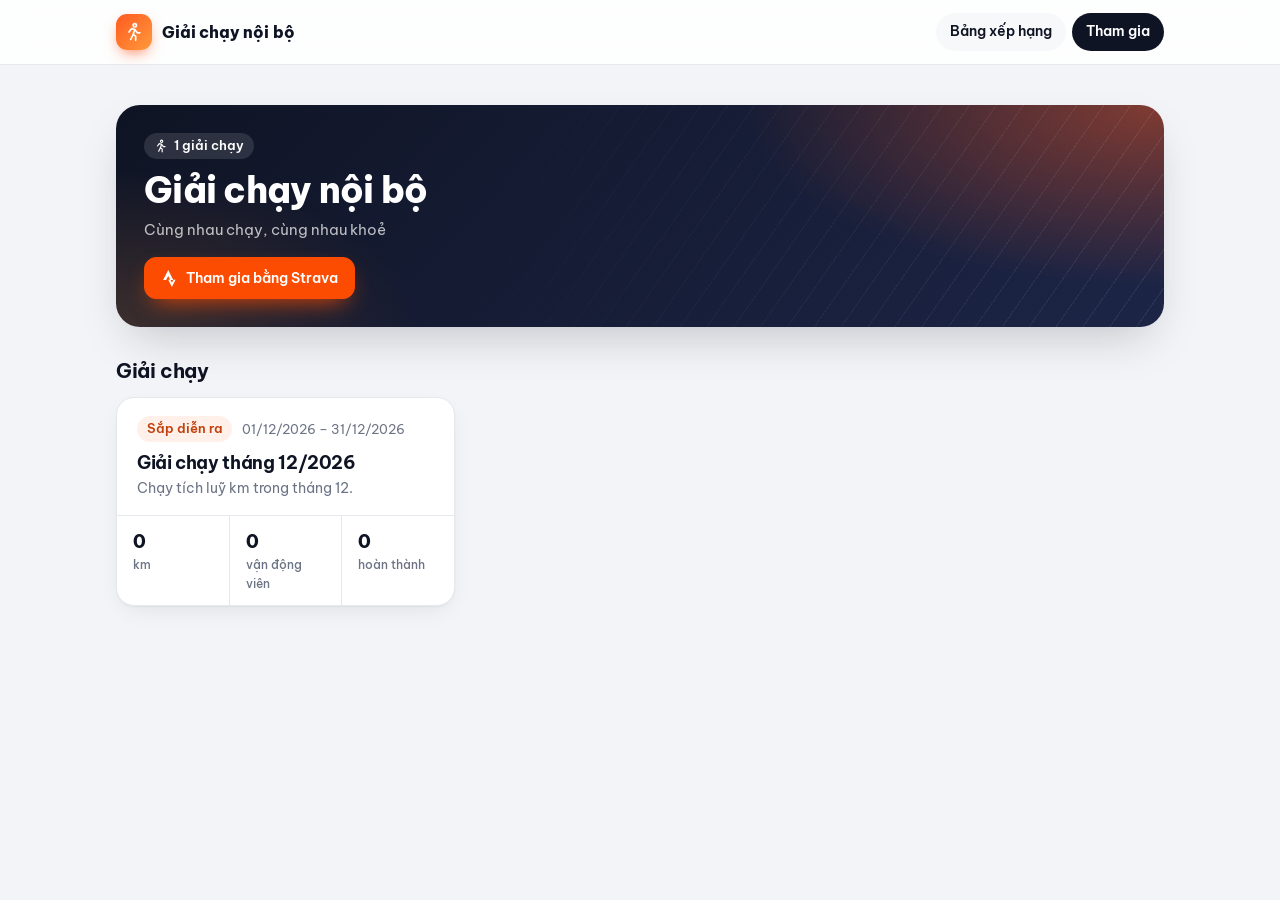
==== index.html @ 8ebf1a20 "Running tracker: leaderboard giải chạy nội bộ từ Strava - Web tĩnh GitHub Pages: bảng xếp hạng, chi " ====
<!doctype html>
<html lang="vi">
<head>
  <meta charset="utf-8">
  <meta name="viewport" content="width=device-width, initial-scale=1, viewport-fit=cover">
  <meta name="theme-color" content="#0f1424">
  <title>Giải chạy nội bộ</title>
  <link rel="icon" href="data:image/svg+xml,<svg xmlns='http://www.w3.org/2000/svg' viewBox='0 0 100 100'><rect width='100' height='100' rx='24' fill='%23ff5a1f'/><text x='50' y='70' font-size='60' text-anchor='middle'>🏃</text></svg>">
  <link rel="preconnect" href="https://fonts.googleapis.com">
  <link rel="preconnect" href="https://fonts.gstatic.com" crossorigin>
  <link rel="stylesheet" href="https://fonts.googleapis.com/css2?family=Be+Vietnam+Pro:wght@400;500;600;700;800&display=swap">
  <link rel="stylesheet" href="assets/style.css">
</head>
<body>
  <header class="topbar">
    <div class="wrap">
      <a class="logo" href="#/"><span class="logo-mark" id="logo-mark"></span><span id="site-title">Giải chạy</span></a>
      <span class="spacer"></span>
      <nav class="topnav">
        <a href="#/" data-nav="home">Bảng xếp hạng</a>
        <a href="#/join" data-nav="join" class="cta">Tham gia</a>
      </nav>
    </div>
  </header>
  <main class="wrap" id="app">
    <div class="skeleton" style="height:220px;border-radius:24px"></div>
  </main>
  <script type="module" src="assets/app.js"></script>
</body>
</html>
---- assets/style.css ----
/* ============ Tokens ============ */
:root {
  --bg: #f3f4f7;
  --surface: #ffffff;
  --surface-2: #f7f8fa;
  --ink: #0f1424;
  --ink-2: #344054;
  --muted: #6b7385;
  --line: #e6e8ee;
  --brand: #ff5a1f;
  --brand-2: #ff9a3c;
  --brand-ink: #c2410c;
  --brand-soft: #fff1ea;
  --ok: #109a4c;
  --ok-soft: #e6f6ed;
  --bad: #e0393c;
  --bad-soft: #fff0f0;
  --bad-line: #f9c9ca;
  --warn: #b26b00;
  --warn-soft: #fff5dd;
  --gold: #f2b01e;
  --silver: #a3adbd;
  --bronze: #d07a3c;
  --hero-1: #0f1424;
  --hero-2: #1d2547;
  --radius: 18px;
  --radius-sm: 12px;
  --shadow-sm: 0 1px 2px rgba(16, 24, 40, 0.05);
  --shadow: 0 1px 2px rgba(16, 24, 40, 0.04), 0 8px 24px -8px rgba(16, 24, 40, 0.1);
  --shadow-lg: 0 20px 48px -16px rgba(16, 24, 40, 0.25);
  color-scheme: light;
}
@media (prefers-color-scheme: dark) {
  :root:not([data-theme='light']) {
    --bg: #0b0e17;
    --surface: #141927;
    --surface-2: #1a2030;
    --ink: #eef0f5;
    --ink-2: #c9cedb;
    --muted: #8b93a7;
    --line: #262d40;
    --brand-soft: #36190d;
    --brand-ink: #ff9a6b;
    --ok: #3ccf7e;
    --ok-soft: #0f2a1c;
    --bad: #ff6b6e;
    --bad-soft: #2d1416;
    --bad-line: #5b2226;
    --warn: #f5b942;
    --warn-soft: #2e230c;
    --hero-1: #0d1120;
    --hero-2: #1a2244;
    --shadow-sm: none;
    --shadow: 0 0 0 1px rgba(255, 255, 255, 0.02);
    color-scheme: dark;
  }
}

/* ============ Base ============ */
* { box-sizing: border-box; }
html { -webkit-text-size-adjust: 100%; }
html, body { margin: 0; }
body {
  background: var(--bg);
  color: var(--ink);
  font: 15px/1.55 'Be Vietnam Pro', -apple-system, BlinkMacSystemFont, 'Segoe UI', Roboto, sans-serif;
  -webkit-font-smoothing: antialiased;
  min-height: 100vh;
  overflow-x: hidden;
}
a { color: inherit; }
img { max-width: 100%; }
button { font: inherit; }
.num, .tnum { font-variant-numeric: tabular-nums; }
.wrap { max-width: 1080px; margin: 0 auto; padding: 0 16px; }
.muted { color: var(--muted); }
.small { font-size: 13px; }
.mt { margin-top: 16px; }
.mt-lg { margin-top: 28px; }
.mb { margin-bottom: 16px; }
.row { display: flex; gap: 10px; align-items: center; flex-wrap: wrap; }
.grow { flex: 1; min-width: 0; }
.sr-only { position: absolute; width: 1px; height: 1px; overflow: hidden; clip: rect(0 0 0 0); }
h1, h2, h3 { letter-spacing: -0.02em; line-height: 1.2; }
h1 { font-size: clamp(24px, 5vw, 36px); margin: 0; font-weight: 800; }
h2 { font-size: 20px; margin: 0 0 12px; font-weight: 700; }
h3 { font-size: 16px; margin: 0; font-weight: 700; }

/* ============ Top bar ============ */
.topbar {
  position: sticky; top: 0; z-index: 30;
  background: color-mix(in srgb, var(--surface) 85%, transparent);
  backdrop-filter: saturate(1.6) blur(14px);
  -webkit-backdrop-filter: saturate(1.6) blur(14px);
  border-bottom: 1px solid var(--line);
}
.topbar .wrap { display: flex; align-items: center; gap: 12px; height: 64px; }
.logo { display: flex; align-items: center; gap: 10px; font-weight: 800; font-size: 16px; text-decoration: none; min-width: 0; letter-spacing: -0.01em; }
.logo span:last-child { overflow: hidden; text-overflow: ellipsis; white-space: nowrap; }
.logo-mark {
  flex: none; width: 36px; height: 36px; border-radius: 11px; display: grid; place-items: center;
  background: linear-gradient(135deg, var(--brand), var(--brand-2)); color: #fff;
  box-shadow: 0 6px 16px -6px var(--brand);
}
.logo-mark svg { width: 20px; height: 20px; }
.topbar .spacer { flex: 1; }
.topnav { display: flex; gap: 6px; align-items: center; }
.topnav a { text-decoration: none; padding: 8px 14px; border-radius: 999px; color: var(--muted); font-weight: 600; font-size: 14px; white-space: nowrap; }
.topnav a:hover { color: var(--ink); background: var(--surface-2); }
.topnav a.active { color: var(--ink); background: var(--surface-2); }
.topnav a.cta { background: var(--ink); color: var(--surface); }
.topnav a.cta:hover { opacity: 0.9; }
@media (max-width: 560px) { .topnav a:not(.cta) { display: none; } }

main.wrap { padding-top: 40px; padding-bottom: 80px; }
@media (max-width: 720px) { main.wrap { padding-top: 24px; } }

/* ============ Buttons / inputs ============ */
.btn {
  display: inline-flex; align-items: center; justify-content: center; gap: 8px;
  min-height: 42px; padding: 0 16px; border-radius: 12px;
  border: 1px solid var(--line); background: var(--surface); color: var(--ink);
  font-weight: 600; font-size: 14px; cursor: pointer; text-decoration: none; white-space: nowrap;
  transition: background 0.15s, border-color 0.15s, transform 0.05s;
}
.btn:hover { border-color: color-mix(in srgb, var(--ink) 25%, transparent); }
.btn:active { transform: translateY(1px); }
.btn:disabled { opacity: 0.5; cursor: not-allowed; }
.btn-primary { background: var(--brand); border-color: var(--brand); color: #fff; box-shadow: 0 6px 16px -8px var(--brand); }
.btn-primary:hover { border-color: var(--brand); filter: brightness(1.05); }
.btn-dark { background: var(--ink); border-color: var(--ink); color: var(--surface); }
.btn-ghost { background: transparent; border-color: transparent; }
.btn-ghost:hover { background: var(--surface-2); border-color: transparent; }
.btn-danger { color: var(--bad); }
.btn-danger:hover { border-color: var(--bad); }
.btn-sm { min-height: 34px; padding: 0 12px; font-size: 13px; border-radius: 10px; }
.btn-lg { min-height: 54px; padding: 0 24px; font-size: 16px; border-radius: 14px; }
.btn-block { width: 100%; }
.btn-strava { background: #fc4c02; border-color: #fc4c02; color: #fff; box-shadow: 0 10px 24px -10px #fc4c02; }
.btn-icon { width: 38px; padding: 0; min-height: 38px; }
.btn svg { width: 17px; height: 17px; flex: none; }
.btn-sm svg { width: 15px; height: 15px; }

input, select, textarea {
  font: inherit; font-size: 15px; color: var(--ink); background: var(--surface);
  border: 1px solid var(--line); border-radius: 12px; padding: 0 14px; min-height: 44px; width: 100%;
  transition: border-color 0.15s, box-shadow 0.15s;
}
textarea { padding: 12px 14px; min-height: 120px; resize: vertical; }

/* Dropdown: tự vẽ mũi tên, cách lề phải 14px */
select {
  -webkit-appearance: none; -moz-appearance: none; appearance: none; cursor: pointer;
  padding-right: 44px; font-weight: 500; text-overflow: ellipsis;
  background-image: url("data:image/svg+xml,%3Csvg xmlns='http://www.w3.org/2000/svg' viewBox='0 0 24 24' fill='none' stroke='%238b93a7' stroke-width='2.2' stroke-linecap='round' stroke-linejoin='round'%3E%3Cpath d='m6 9 6 6 6-6'/%3E%3C/svg%3E");
  background-repeat: no-repeat; background-position: right 14px center; background-size: 18px 18px;
}
select:hover { border-color: color-mix(in srgb, var(--ink) 25%, transparent); }
select::-ms-expand { display: none; }
input[type='date'] { padding-right: 12px; }
input[type='date']::-webkit-calendar-picker-indicator { cursor: pointer; opacity: 0.55; padding: 4px; margin-right: 2px; border-radius: 6px; }
input[type='date']::-webkit-calendar-picker-indicator:hover { opacity: 1; background-color: var(--surface-2); }

/* Dropdown có icon phía trước */
.select { position: relative; display: inline-flex; align-items: center; }
.select > svg { position: absolute; left: 14px; width: 17px; height: 17px; color: var(--muted); pointer-events: none; }
.select select { padding-left: 40px; }
.select .pre { position: absolute; left: 40px; font-size: 14px; color: var(--muted); pointer-events: none; font-weight: 500; }
input:focus, select:focus, textarea:focus { outline: none; border-color: var(--brand); box-shadow: 0 0 0 4px color-mix(in srgb, var(--brand) 18%, transparent); }
input[readonly] { background: var(--surface-2); color: var(--muted); }
input[type='checkbox'], input[type='radio'] { width: 18px; height: 18px; min-height: 0; accent-color: var(--brand); margin: 0; flex: none; }
.search { position: relative; }
.search input { padding-left: 40px; }
.search svg { position: absolute; left: 13px; top: 50%; transform: translateY(-50%); width: 18px; height: 18px; color: var(--muted); }

/* ============ Cards ============ */
.card { background: var(--surface); border: 1px solid var(--line); border-radius: var(--radius); box-shadow: var(--shadow); padding: 20px; }
.card-head { display: flex; align-items: center; gap: 10px; margin-bottom: 14px; flex-wrap: wrap; }
@media (max-width: 560px) { .card { padding: 16px; border-radius: 16px; } }

/* ============ Chips / badges ============ */
.chip {
  display: inline-flex; align-items: center; gap: 6px; padding: 4px 10px; border-radius: 999px;
  font-size: 12.5px; font-weight: 600; background: var(--surface-2); color: var(--ink-2); white-space: nowrap; line-height: 1.4;
}
.chip svg { width: 14px; height: 14px; }
.chip-ok { background: var(--ok-soft); color: var(--ok); }
.chip-bad { background: var(--bad-soft); color: var(--bad); }
.chip-warn { background: var(--warn-soft); color: var(--warn); }
.chip-brand { background: var(--brand-soft); color: var(--brand-ink); }
.chip-glass { background: rgba(255, 255, 255, 0.12); color: #fff; backdrop-filter: blur(6px); }
.dot { width: 7px; height: 7px; border-radius: 50%; background: currentColor; display: inline-block; }
.live .dot { animation: pulse 1.6s infinite; }
@keyframes pulse { 0%, 100% { opacity: 1; } 50% { opacity: 0.3; } }

/* ============ Hero ============ */
.hero {
  position: relative; overflow: hidden; color: #fff; border-radius: 24px; padding: 28px;
  background:
    radial-gradient(700px 300px at 100% 0%, rgba(255, 90, 31, 0.45), transparent 60%),
    radial-gradient(500px 260px at 0% 100%, rgba(255, 154, 60, 0.18), transparent 60%),
    linear-gradient(135deg, var(--hero-1), var(--hero-2));
  box-shadow: var(--shadow-lg);
}
.hero::after {
  content: ''; position: absolute; inset: 0; pointer-events: none; opacity: 0.08;
  background-image: repeating-linear-gradient(-55deg, #fff 0 1px, transparent 1px 22px);
  mask-image: linear-gradient(90deg, transparent 30%, #000);
}
.hero > * { position: relative; z-index: 1; }
.hero h1 { color: #fff; margin: 10px 0 6px; }
.hero .lead { color: rgba(255, 255, 255, 0.72); margin: 0; max-width: 620px; }
.hero-stats { display: grid; grid-template-columns: repeat(4, 1fr); gap: 1px; margin-top: 24px; background: rgba(255, 255, 255, 0.1); border-radius: 16px; overflow: hidden; }
.hero-stat { background: rgba(15, 20, 36, 0.55); padding: 14px 16px; backdrop-filter: blur(6px); }
.hero-stat .k { font-size: 12px; text-transform: uppercase; letter-spacing: 0.06em; color: rgba(255, 255, 255, 0.6); font-weight: 600; }
.hero-stat .v { font-size: 26px; font-weight: 800; letter-spacing: -0.02em; font-variant-numeric: tabular-nums; line-height: 1.2; margin-top: 2px; }
.hero-stat .v small { font-size: 13px; font-weight: 600; color: rgba(255, 255, 255, 0.6); margin-left: 2px; }
.hero-stat .bar { margin-top: 8px; height: 4px; background: rgba(255, 255, 255, 0.15); border-radius: 4px; overflow: hidden; }
.hero-stat .bar i { display: block; height: 100%; background: linear-gradient(90deg, var(--brand), var(--brand-2)); border-radius: 4px; }
@media (max-width: 720px) {
  .hero { padding: 22px 18px; border-radius: 20px; }
  .hero-stats { grid-template-columns: repeat(2, 1fr); margin-top: 18px; }
  .hero-stat .v { font-size: 22px; }
}

.back { display: inline-flex; align-items: center; gap: 6px; color: var(--muted); text-decoration: none; margin: 0 0 16px -8px; padding: 6px 12px 6px 8px; border-radius: 10px; font-weight: 600; font-size: 14px; transition: 0.15s; }
.back:hover { background: var(--surface); }
.back:hover { color: var(--ink); }
.back svg { width: 18px; height: 18px; }

/* ============ Rules strip ============ */
.rules { display: flex; gap: 8px; flex-wrap: wrap; margin: 16px 0 0; }

/* ============ Event cards (home) ============ */
.events { display: grid; grid-template-columns: repeat(auto-fill, minmax(min(100%, 320px), 1fr)); gap: 16px; }
.event-card {
  display: flex; flex-direction: column; text-decoration: none; padding: 0; overflow: hidden;
  transition: transform 0.15s, box-shadow 0.15s;
}
.event-card:hover { transform: translateY(-3px); box-shadow: var(--shadow-lg); }
.event-card .top { padding: 18px 20px 16px; }
.event-card h3 { font-size: 18px; margin-top: 10px; }
.event-card .desc { color: var(--muted); font-size: 14px; margin: 4px 0 0; display: -webkit-box; -webkit-line-clamp: 2; -webkit-box-orient: vertical; overflow: hidden; }
.event-card .meta { display: grid; grid-template-columns: repeat(3, 1fr); border-top: 1px solid var(--line); margin-top: auto; }
.event-card .meta div { padding: 12px 16px; font-size: 12px; color: var(--muted); font-weight: 500; }
.event-card .meta div + div { border-left: 1px solid var(--line); }
.event-card .meta b { display: block; font-size: 18px; color: var(--ink); font-weight: 800; font-variant-numeric: tabular-nums; }
.event-card.featured { grid-column: 1 / -1; }

.section-title { display: flex; align-items: center; gap: 10px; margin: 32px 0 14px; }
.section-title h2 { margin: 0; }

/* ============ Progress ============ */
.bar { height: 8px; background: var(--surface-2); border-radius: 999px; overflow: hidden; box-shadow: inset 0 0 0 1px var(--line); }
.bar > i { display: block; height: 100%; border-radius: 999px; background: linear-gradient(90deg, var(--brand), var(--brand-2)); transition: width 0.6s ease; }
.bar.done > i { background: linear-gradient(90deg, #0f9b4b, #34d17c); }
.bar.lg { height: 12px; }

.ring { position: relative; flex: none; }
.ring svg { display: block; transform: rotate(-90deg); }
.ring .track { stroke: var(--surface-2); }
.ring .val { stroke: url(#ringGrad); stroke-linecap: round; transition: stroke-dashoffset 0.8s ease; }
.ring.done .val { stroke: var(--ok); }
.ring .label { position: absolute; inset: 0; display: grid; place-items: center; text-align: center; line-height: 1.1; }
.ring .label b { font-size: 26px; font-weight: 800; letter-spacing: -0.02em; }
.ring .label span { font-size: 11px; color: var(--muted); font-weight: 600; text-transform: uppercase; letter-spacing: 0.06em; }

/* ============ Podium ============ */
.podium { display: grid; grid-template-columns: 1fr 1.12fr 1fr; gap: 12px; align-items: end; margin-top: 24px; }
.pod {
  text-decoration: none; text-align: center; background: var(--surface); border: 1px solid var(--line);
  border-radius: var(--radius); padding: 18px 12px 16px; box-shadow: var(--shadow); position: relative; min-width: 0;
  transition: transform 0.15s;
}
.pod:hover { transform: translateY(-3px); }
.pod .medal {
  position: absolute; top: -14px; left: 50%; transform: translateX(-50%);
  width: 30px; height: 30px; border-radius: 50%; display: grid; place-items: center;
  font-weight: 800; font-size: 14px; color: #fff; border: 3px solid var(--surface);
}
.pod-1 { padding-top: 26px; padding-bottom: 22px; border-color: color-mix(in srgb, var(--gold) 50%, var(--line)); background: linear-gradient(180deg, color-mix(in srgb, var(--gold) 12%, var(--surface)), var(--surface) 60%); }
.pod-1 .medal { background: var(--gold); width: 36px; height: 36px; top: -18px; }
.pod-2 .medal { background: var(--silver); }
.pod-3 .medal { background: var(--bronze); }
.pod .avatar { margin: 0 auto 8px; }
.pod-1 .avatar { box-shadow: 0 0 0 3px var(--gold); }
.pod-2 .avatar { box-shadow: 0 0 0 3px var(--silver); }
.pod-3 .avatar { box-shadow: 0 0 0 3px var(--bronze); }
.pod .name { font-weight: 700; font-size: 14px; white-space: nowrap; overflow: hidden; text-overflow: ellipsis; }
.pod .km { font-size: 22px; font-weight: 800; letter-spacing: -0.02em; font-variant-numeric: tabular-nums; }
.pod-1 .km { font-size: 26px; }
.pod .km small { font-size: 12px; color: var(--muted); font-weight: 600; }
.pod .sub { font-size: 12px; color: var(--muted); }
@media (max-width: 560px) {
  .podium { gap: 8px; }
  .pod { padding: 16px 6px 12px; }
  .pod-1 { padding-top: 22px; }
  .pod .km { font-size: 17px; }
  .pod-1 .km { font-size: 20px; }
  .pod .name { font-size: 12.5px; }
}

/* ============ Toolbar ============ */
.toolbar { display: flex; gap: 10px; align-items: center; flex-wrap: wrap; margin-bottom: 14px; }
.toolbar .search { flex: 1; min-width: 180px; max-width: 320px; }
.toolbar .select { flex: none; }
.toolbar .select select { width: auto; min-width: 210px; font-weight: 600; }
@media (max-width: 560px) {
  .toolbar .search { max-width: none; flex-basis: 100%; }
  .toolbar .select { flex: 1; }
  .toolbar .select select { width: 100%; min-width: 0; }
}
.seg { display: inline-flex; background: var(--surface-2); border: 1px solid var(--line); border-radius: 12px; padding: 3px; gap: 2px; overflow-x: auto; max-width: 100%; }
.seg button { border: 0; background: transparent; font-weight: 600; font-size: 14px; padding: 0 14px; min-height: 36px; border-radius: 9px; color: var(--muted); cursor: pointer; white-space: nowrap; }
.seg button.on { background: var(--surface); color: var(--ink); box-shadow: var(--shadow-sm), 0 0 0 1px var(--line); }

/* ============ Leaderboard ============ */
.lb { display: flex; flex-direction: column; gap: 8px; }
.lb-row {
  display: grid; grid-template-columns: 44px minmax(0, 1fr) minmax(160px, 260px) 112px; gap: 14px; align-items: center;
  padding: 12px 16px; background: var(--surface); border: 1px solid var(--line); border-radius: 16px;
  text-decoration: none; transition: border-color 0.15s, transform 0.1s, box-shadow 0.15s;
}
.lb-row:hover { border-color: color-mix(in srgb, var(--brand) 45%, var(--line)); box-shadow: var(--shadow); }
.lb-rank { font-weight: 800; font-size: 16px; text-align: center; color: var(--muted); font-variant-numeric: tabular-nums; }
.lb-rank.r1, .lb-rank.r2, .lb-rank.r3 { width: 32px; height: 32px; border-radius: 50%; display: grid; place-items: center; color: #fff; margin: 0 auto; font-size: 14px; }
.lb-rank.r1 { background: var(--gold); } .lb-rank.r2 { background: var(--silver); } .lb-rank.r3 { background: var(--bronze); }
.lb-person { display: flex; align-items: center; gap: 12px; min-width: 0; }
.lb-name { font-weight: 700; white-space: nowrap; overflow: hidden; text-overflow: ellipsis; }
.lb-sub { font-size: 12.5px; color: var(--muted); display: flex; gap: 6px; flex-wrap: wrap; align-items: center; margin-top: 1px; }
.lb-sub .sep::before { content: '·'; }
.lb-progress { display: flex; align-items: center; gap: 10px; }
.lb-progress .bar { flex: 1; }
.lb-pct { font-weight: 800; font-size: 14px; min-width: 46px; text-align: right; font-variant-numeric: tabular-nums; }
.lb-pct.done { color: var(--ok); }
.lb-km { text-align: right; line-height: 1.2; }
.lb-km b { font-size: 18px; font-weight: 800; letter-spacing: -0.02em; font-variant-numeric: tabular-nums; }
.lb-km span { display: block; font-size: 12px; color: var(--muted); font-weight: 500; }
@media (max-width: 720px) {
  .lb-row {
    grid-template-columns: 34px minmax(0, 1fr) auto;
    grid-template-areas: 'rank person km' 'rank progress progress';
    gap: 8px 12px; padding: 12px 14px;
  }
  .lb-rank { grid-area: rank; align-self: start; margin-top: 6px !important; }
  .lb-person { grid-area: person; }
  .lb-km { grid-area: km; }
  .lb-progress { grid-area: progress; }
  .lb-km b { font-size: 17px; }
}

/* ============ Avatar ============ */
.avatar { border-radius: 50%; object-fit: cover; flex: none; background: var(--surface-2); display: block; }
.avatar-fallback {
  display: grid; place-items: center; font-weight: 700; color: #fff; letter-spacing: 0.02em;
  background: linear-gradient(135deg, var(--a1, #ff7a45), var(--a2, #ff5a1f));
}

/* ============ Athlete page ============ */
.profile { display: grid; grid-template-columns: auto 1fr auto; gap: 20px; align-items: center; }
.profile .avatar { box-shadow: 0 0 0 4px rgba(255, 255, 255, 0.15); }
.profile h1 { margin: 0 0 8px; }
.profile .km-big { font-size: 15px; color: rgba(255, 255, 255, 0.7); margin-top: 10px; }
.profile .km-big b { font-size: 30px; color: #fff; font-weight: 800; letter-spacing: -0.02em; }
.hero .ring .track { stroke: rgba(255, 255, 255, 0.12); }
.hero .ring .label span { color: rgba(255, 255, 255, 0.6); }
.pace-note { margin-top: 10px; font-size: 13px; font-weight: 600; }
.pace-note.ahead { color: #6ee7a1; }
.pace-note.behind { color: #ffc27a; }
@media (max-width: 720px) {
  .profile { grid-template-columns: auto 1fr; }
  .profile .ring { grid-column: 1 / -1; justify-self: center; order: 3; }
  .profile .avatar { width: 56px !important; height: 56px !important; }
}

.stats { display: grid; grid-template-columns: repeat(4, 1fr); gap: 12px; }
@media (max-width: 720px) { .stats { grid-template-columns: repeat(2, 1fr); gap: 10px; } }
.stat { background: var(--surface); border: 1px solid var(--line); border-radius: 16px; padding: 14px 16px; box-shadow: var(--shadow-sm); }
.stat .k { font-size: 12.5px; color: var(--muted); font-weight: 600; display: flex; align-items: center; gap: 6px; }
.stat .k svg { width: 15px; height: 15px; }
.stat .v { font-size: 24px; font-weight: 800; letter-spacing: -0.02em; font-variant-numeric: tabular-nums; margin-top: 2px; }
.stat .v small { font-size: 13px; font-weight: 600; color: var(--muted); margin-left: 2px; }
.stat.bad .v { color: var(--bad); }

/* chart */
.chart { display: flex; align-items: flex-end; gap: 3px; height: 150px; padding-top: 8px; border-bottom: 1px dashed var(--line); }
.chart .col { flex: 1; min-width: 0; height: 100%; display: flex; align-items: flex-end; position: relative; }
.chart .col i { display: block; width: 100%; border-radius: 6px 6px 2px 2px; background: linear-gradient(180deg, var(--brand-2), var(--brand)); min-height: 3px; transition: opacity 0.15s; }
.chart .col.zero i { background: var(--line); min-height: 3px; height: 3px !important; }
.chart .col.future i { background: transparent; border: 1px dashed var(--line); height: 3px !important; }
.chart .col:hover i { opacity: 0.75; }
.chart .col:hover::after {
  content: attr(data-tip); position: absolute; bottom: calc(100% + 6px); left: 50%; transform: translateX(-50%);
  background: var(--ink); color: var(--surface); font-size: 12px; font-weight: 600; padding: 4px 8px; border-radius: 8px; white-space: nowrap; z-index: 2;
}
.chart-x { display: flex; justify-content: space-between; font-size: 11.5px; color: var(--muted); margin-top: 6px; font-weight: 500; }

/* activities */
.acts { display: flex; flex-direction: column; gap: 8px; }
.act {
  display: grid; grid-template-columns: 56px minmax(0, 1fr) auto auto; gap: 14px; align-items: center;
  padding: 12px 14px; border-radius: 14px; border: 1px solid var(--line); background: var(--surface);
}
.act-date { text-align: center; background: var(--surface-2); border-radius: 12px; padding: 6px 0; line-height: 1.1; }
.act-date b { display: block; font-size: 20px; font-weight: 800; }
.act-date span { font-size: 11px; color: var(--muted); font-weight: 600; text-transform: uppercase; }
.act-name { font-weight: 700; text-decoration: none; display: inline-flex; gap: 6px; align-items: center; max-width: 100%; }
.act-name span { overflow: hidden; text-overflow: ellipsis; white-space: nowrap; }
a.act-name:hover span { text-decoration: underline; }
.act-name svg { width: 14px; height: 14px; color: var(--muted); flex: none; }
.act-meta { font-size: 12.5px; color: var(--muted); margin-top: 2px; }
.act-reasons { display: flex; flex-wrap: wrap; gap: 6px; margin-top: 8px; }
.act-reasons .chip { white-space: normal; }
.act-stats { display: flex; gap: 18px; text-align: right; }
.act-stats div { line-height: 1.15; min-width: 54px; }
.act-stats b { font-size: 17px; font-weight: 800; font-variant-numeric: tabular-nums; letter-spacing: -0.01em; }
.act-stats span { display: block; font-size: 11.5px; color: var(--muted); font-weight: 600; }
.act-side { display: flex; flex-direction: column; gap: 6px; align-items: flex-end; }
.act.invalid { background: var(--bad-soft); border-color: var(--bad-line); box-shadow: inset 4px 0 0 var(--bad); }
.act.invalid .act-date { background: color-mix(in srgb, var(--bad) 12%, transparent); color: var(--bad); }
.act.invalid .act-name, .act.invalid .act-stats b { color: var(--bad); }
.act.invalid .pace-bad { text-decoration: underline wavy; text-underline-offset: 4px; }
@media (max-width: 720px) {
  .act { grid-template-columns: 48px minmax(0, 1fr); grid-template-areas: 'date main' 'date stats' 'side side'; gap: 8px 12px; }
  .act-date { grid-area: date; align-self: start; }
  .act-main { grid-area: main; }
  .act-stats { grid-area: stats; justify-content: flex-start; text-align: left; gap: 20px; }
  .act-side { grid-area: side; flex-direction: row; justify-content: flex-start; flex-wrap: wrap; }
  .act-side:empty { display: none; }
  .act-date b { font-size: 18px; }
}

.switch { display: inline-flex; align-items: center; gap: 8px; font-size: 13.5px; font-weight: 600; cursor: pointer; color: var(--ink-2); }

/* ============ Join ============ */
.join { max-width: 520px; margin: 8px auto 0; }
.join .hero { text-align: center; padding: 32px 24px; }
.join .hero .big-icon { width: 64px; height: 64px; margin: 0 auto; border-radius: 20px; display: grid; place-items: center; background: linear-gradient(135deg, var(--brand), var(--brand-2)); box-shadow: 0 12px 30px -10px var(--brand); }
.join .hero .big-icon svg { width: 34px; height: 34px; color: #fff; }
.steps { list-style: none; padding: 0; margin: 0; display: flex; flex-direction: column; gap: 14px; counter-reset: s; }
.steps li { display: flex; gap: 12px; align-items: flex-start; counter-increment: s; font-size: 14.5px; }
.steps li::before {
  content: counter(s); flex: none; width: 26px; height: 26px; border-radius: 50%; background: var(--brand-soft); color: var(--brand-ink);
  display: grid; place-items: center; font-weight: 800; font-size: 13px;
}
.group-pick { display: grid; grid-template-columns: repeat(auto-fit, minmax(110px, 1fr)); gap: 8px; }
.group-pick label {
  display: flex; align-items: center; justify-content: center; gap: 8px; min-height: 50px; border-radius: 14px;
  border: 1.5px solid var(--line); cursor: pointer; font-weight: 700; transition: 0.15s;
}
.group-pick input { position: absolute; opacity: 0; pointer-events: none; }
.group-pick label:has(input:checked) { border-color: var(--brand); background: var(--brand-soft); color: var(--brand-ink); }

/* ============ Misc ============ */
.empty { text-align: center; padding: 48px 16px; color: var(--muted); }
.empty .icon { width: 56px; height: 56px; border-radius: 18px; display: grid; place-items: center; margin: 0 auto 12px; background: var(--surface-2); color: var(--muted); }
.empty .icon svg { width: 28px; height: 28px; }
.empty h2 { color: var(--ink); margin-bottom: 6px; }

.notice { padding: 12px 14px; border-radius: 12px; background: var(--warn-soft); color: var(--warn); font-size: 14px; display: flex; gap: 10px; align-items: flex-start; }
.notice svg { width: 18px; height: 18px; flex: none; margin-top: 2px; }
.notice.info { background: var(--brand-soft); color: var(--ink-2); }
.notice.ok { background: var(--ok-soft); color: var(--ok); }
.notice.bad { background: var(--bad-soft); color: var(--bad); }

.skeleton { height: 64px; border-radius: 16px; background: linear-gradient(90deg, var(--surface) 0%, var(--surface-2) 50%, var(--surface) 100%); background-size: 200% 100%; animation: sk 1.2s infinite; border: 1px solid var(--line); }
@keyframes sk { to { background-position: -200% 0; } }

.toast {
  position: fixed; left: 50%; bottom: calc(24px + env(safe-area-inset-bottom)); transform: translate(-50%, 20px);
  background: var(--ink); color: var(--surface); padding: 12px 18px; border-radius: 14px; opacity: 0; pointer-events: none;
  transition: 0.2s; z-index: 100; max-width: calc(100vw - 32px); font-weight: 600; font-size: 14px; white-space: pre-line; box-shadow: var(--shadow-lg);
}
.toast.show { opacity: 1; transform: translate(-50%, 0); }
.toast.err { background: var(--bad); color: #fff; }

footer { color: var(--muted); font-size: 13px; text-align: center; padding: 8px 16px 32px; }
footer a { color: var(--muted); }

.fade-in { animation: fade 0.25s ease; }
@keyframes fade { from { opacity: 0; transform: translateY(6px); } to { opacity: 1; transform: none; } }

@media (prefers-reduced-motion: reduce) {
  *, *::before, *::after { animation: none !important; transition: none !important; }
}
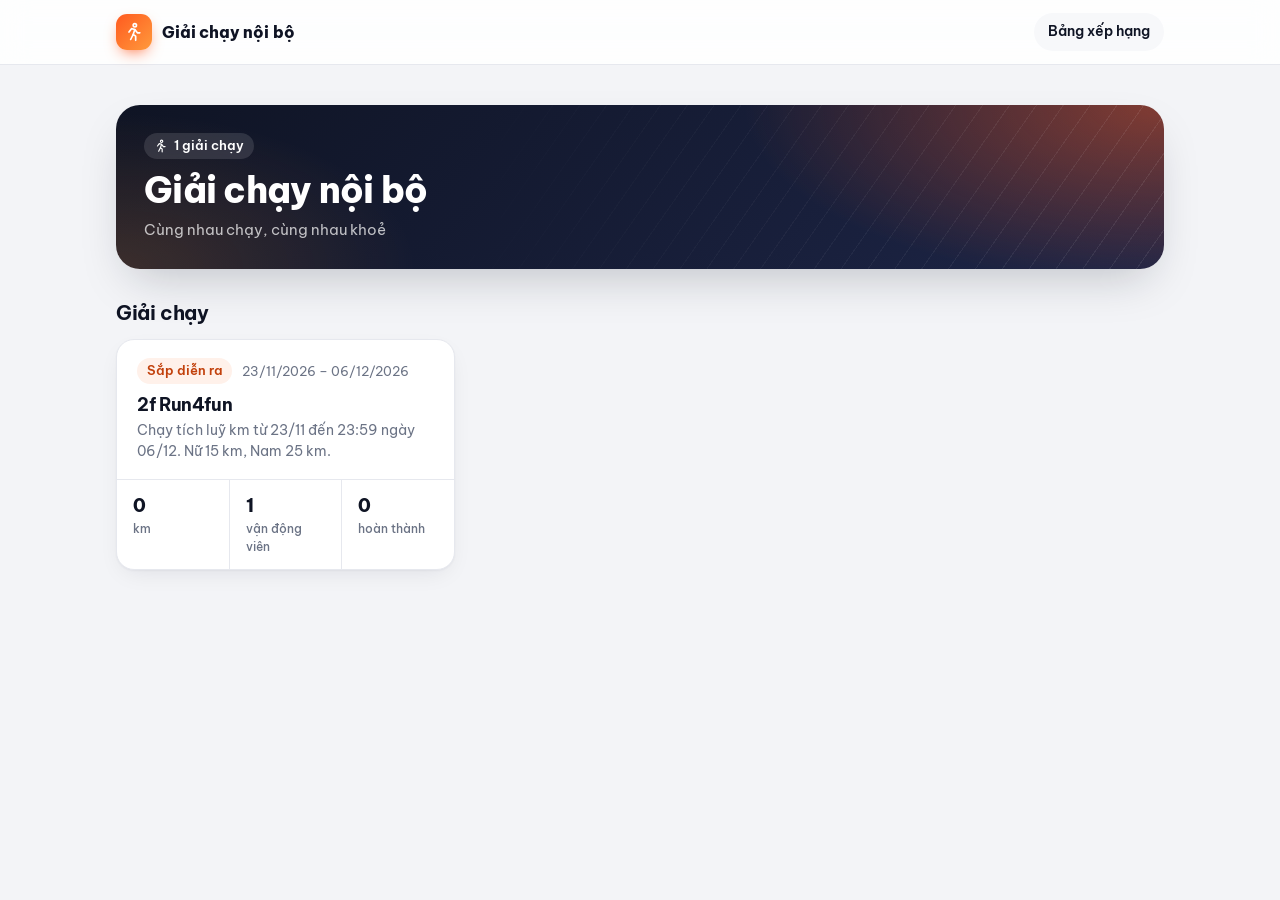
==== commit 70e12ead: "Bỏ nút Tham gia ở header và banner trang chủ, chỉ tham gia theo từng giải Co-Authored-By: Claude Opu" ====
--- a/index.html
+++ b/index.html
@@ -18,7 +18,6 @@
       <span class="spacer"></span>
       <nav class="topnav">
         <a href="#/" data-nav="home">Bảng xếp hạng</a>
-        <a href="#/join" data-nav="join" class="cta">Tham gia</a>
       </nav>
     </div>
   </header>
--- a/assets/style.css
+++ b/assets/style.css
@@ -69,6 +69,7 @@
   overflow-x: hidden;
 }
 a { color: inherit; }
+:where(svg[viewBox='0 0 24 24']) { width: 1.15em; height: 1.15em; vertical-align: -0.2em; flex: none; }
 img { max-width: 100%; }
 button { font: inherit; }
 .num, .tnum { font-variant-numeric: tabular-nums; }
@@ -110,7 +111,7 @@
 .topnav a.active { color: var(--ink); background: var(--surface-2); }
 .topnav a.cta { background: var(--ink); color: var(--surface); }
 .topnav a.cta:hover { opacity: 0.9; }
-@media (max-width: 560px) { .topnav a:not(.cta) { display: none; } }
+
 
 main.wrap { padding-top: 40px; padding-bottom: 80px; }
 @media (max-width: 720px) { main.wrap { padding-top: 24px; } }
@@ -210,8 +211,12 @@
 .hero > * { position: relative; z-index: 1; }
 .hero h1 { color: #fff; margin: 10px 0 6px; }
 .hero .lead { color: rgba(255, 255, 255, 0.72); margin: 0; max-width: 620px; }
-.hero-stats { display: grid; grid-template-columns: repeat(4, 1fr); gap: 1px; margin-top: 24px; background: rgba(255, 255, 255, 0.1); border-radius: 16px; overflow: hidden; }
-.hero-stat { background: rgba(15, 20, 36, 0.55); padding: 14px 16px; backdrop-filter: blur(6px); }
+.hero-stats {
+  display: grid; grid-template-columns: repeat(4, 1fr); margin-top: 24px; border-radius: 16px; overflow: hidden;
+  background: rgba(8, 11, 22, 0.45); border: 1px solid rgba(255, 255, 255, 0.08);
+}
+/* Đường kẻ giữa các ô: viền ngoài bị overflow cắt nên chỉ còn đường kẻ bên trong, đúng với 2 hay 4 cột */
+.hero-stat { padding: 14px 16px; box-shadow: -1px -1px 0 rgba(255, 255, 255, 0.08); min-width: 0; }
 .hero-stat .k { font-size: 12px; text-transform: uppercase; letter-spacing: 0.06em; color: rgba(255, 255, 255, 0.6); font-weight: 600; }
 .hero-stat .v { font-size: 26px; font-weight: 800; letter-spacing: -0.02em; font-variant-numeric: tabular-nums; line-height: 1.2; margin-top: 2px; }
 .hero-stat .v small { font-size: 13px; font-weight: 600; color: rgba(255, 255, 255, 0.6); margin-left: 2px; }
@@ -443,6 +448,21 @@
   content: counter(s); flex: none; width: 26px; height: 26px; border-radius: 50%; background: var(--brand-soft); color: var(--brand-ink);
   display: grid; place-items: center; font-weight: 800; font-size: 13px;
 }
+.pick-label { font-size: 13px; font-weight: 600; color: var(--muted); margin-bottom: 8px; }
+.event-pick { display: flex; flex-direction: column; gap: 8px; }
+.event-pick label {
+  display: flex; align-items: center; gap: 12px; padding: 12px 14px; border-radius: 14px;
+  border: 1.5px solid var(--line); cursor: pointer; transition: 0.15s;
+}
+.event-pick input { position: absolute; opacity: 0; pointer-events: none; }
+.event-pick .ep-main { flex: 1; min-width: 0; display: flex; flex-direction: column; }
+.event-pick label:has(input:checked) { border-color: var(--brand); background: var(--brand-soft); }
+.event-pick label:has(input:checked)::before { content: '✓'; }
+.event-pick label::before {
+  content: ''; flex: none; width: 22px; height: 22px; border-radius: 50%; border: 1.5px solid var(--line);
+  display: grid; place-items: center; font-size: 13px; font-weight: 800; color: #fff; background: var(--surface);
+}
+.event-pick label:has(input:checked)::before { background: var(--brand); border-color: var(--brand); }
 .group-pick { display: grid; grid-template-columns: repeat(auto-fit, minmax(110px, 1fr)); gap: 8px; }
 .group-pick label {
   display: flex; align-items: center; justify-content: center; gap: 8px; min-height: 50px; border-radius: 14px;
